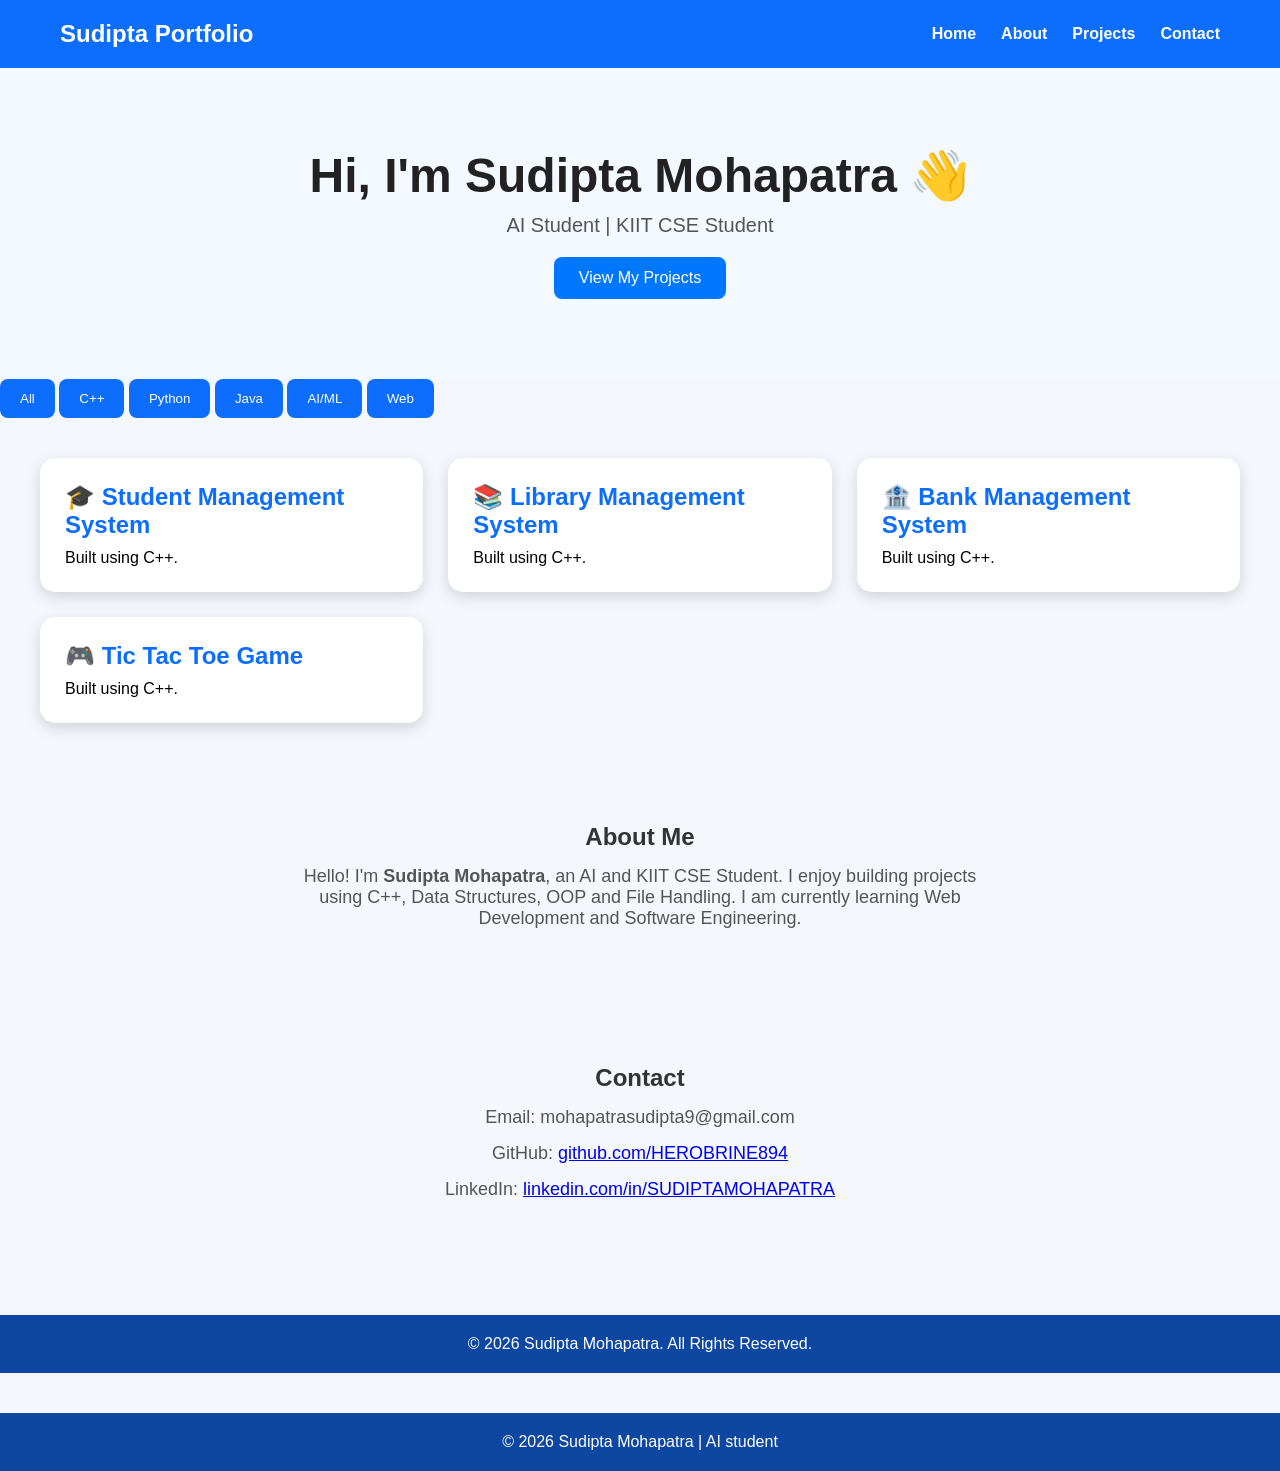
==== index.html @ d9658dd8 "Added project filters" ====
<!DOCTYPE html>
<html>
<head>
    <title>Sudipta's Portfolio</title>
    <link rel="stylesheet" href="style.css">
</head>
<body>



<nav>
    <h2>Sudipta Portfolio</h2>

    <ul>
        <li><a href="#home">Home</a></li>
        <li><a href="#about">About</a></li>
        <li><a href="#projects">Projects</a></li>
        <li><a href="#contact">Contact</a></li>
    </ul>
</nav>

<header id="home" class="hero">
    <h1>Hi, I'm Sudipta Mohapatra 👋</h1>
    <p>AI Student | KIIT CSE Student</p>
    <a href="#projects" class="btn">View My Projects</a>
</header>
<div class="filter-buttons">
    <button onclick="filterProjects('all')">All</button>
    <button onclick="filterProjects('cpp')">C++</button>
    <button onclick="filterProjects('python')">Python</button>
    <button onclick="filterProjects('java')">Java</button>
    <button onclick="filterProjects('ai')">AI/ML</button>
    <button onclick="filterProjects('web')">Web</button>
</div>

<section id="projects" class="projects">
    <a class="card cpp" href="student.html">
    <h2>🎓 Student Management System</h2>
    <p>Built using C++.</p>
</a>

    <a class="card cpp" href="library.html">
    <h2>📚 Library Management System</h2>
    <p>Built using C++.</p>
</a>

<a class="card cpp" href="bank.html">
    <h2>🏦 Bank Management System</h2>
    <p>Built using C++.</p>
</a>

<a class="card cpp" href="tictactoe.html">
    <h2>🎮 Tic Tac Toe Game</h2>
    <p>Built using C++.</p>
</a>
</section>
<section id="about" class="about">
    <h2>About Me</h2>
    <p>
        Hello! I'm <strong>Sudipta Mohapatra</strong>, an AI and
        KIIT CSE Student. I enjoy building projects using C++, Data Structures,
        OOP and File Handling. I am currently learning Web Development and
        Software Engineering.
    </p>
</section>

<section id="contact" class="contact">
    <h2>Contact</h2>

    <p>Email: mohapatrasudipta9@gmail.com</p>

    <p>GitHub:
        <a href="https://github.com/HEROBRINE894" target="_blank">
            github.com/HEROBRINE894
        </a>
    </p>

    <p>LinkedIn:
        <a href="https://www.linkedin.com/in/sudipta-mohapatra-84771238b" target="_blank">
            linkedin.com/in/SUDIPTAMOHAPATRA
        </a>
    </p>
</section>

<footer>
    <p>© 2026 Sudipta Mohapatra. All Rights Reserved.</p>
</footer>

<script src="script.js"></script>
<footer>
    <p>© 2026 Sudipta Mohapatra | AI student</p>
</footer>




</body>
</html>
---- style.css ----
*{
    margin:0;
    padding:0;
    box-sizing:border-box;
    font-family:Arial, sans-serif;
}

body{
    background:#f4f7fb;
    color:#333;
}

nav{
    background:#0d6efd;
    color:white;
    display:flex;
    justify-content:space-between;
    align-items:center;
    padding:20px 60px;
}

nav h2{
    color:white;
}

nav ul{
    display:flex;
    list-style:none;
}

nav ul li{
    margin-left:25px;
}

nav ul li a{
    color:white;
    text-decoration:none;
    font-weight:bold;
}

nav ul li a:hover{
    color:yellow;
}

header{
    text-align:center;
    background:#0d6efd;
    color:white;
    padding:60px 20px;
}

header p{
    color:white;
    margin-top:10px;
}

.projects{
    display:grid;
    grid-template-columns:repeat(auto-fit,minmax(300px,1fr));
    gap:25px;
    padding:40px;
}

.card{
    background:white;
    border-radius:15px;
    padding:25px;
    box-shadow:0 5px 15px rgba(0,0,0,.15);
    transition:.3s;
    text-decoration:none;
    color:black;
}

.card:hover{
    transform:translateY(-8px);
}

.card h2{
    color:#0d6efd;
    margin-bottom:10px;
}

.card img{
    width:100%;
    border-radius:10px;
    margin-top:15px;
}

button{
    background:#0d6efd;
    color:white;
    border:none;
    padding:12px 20px;
    border-radius:8px;
    cursor:pointer;
}

button:hover{
    background:#084298;
}

footer{
    background:#222;
    color:white;
    text-align:center;
    padding:20px;
    margin-top:40px;
}
.hero{
    text-align:center;
    padding:80px 20px;
    background:#f4f8ff;
}

.hero h1{
    font-size:48px;
    margin-bottom:10px;
    color:#222
}

.hero p{
    font-size:20px;
    color:#555;
}

.btn{
    display:inline-block;
    margin-top:20px;
    padding:12px 25px;
    background:#0077ff;
    color:white;
    text-decoration:none;
    border-radius:8px;
}

.btn:hover{
    background:#005ecc;
}
.about,
.contact{
    padding:60px 20px;
    text-align:center;
}

.about p,
.contact p{
    max-width:700px;
    margin:15px auto;
    font-size:18px;
    color:#555;
}

footer{
    background:#0d47a1;
    color:white;
    text-align:center;
    padding:20px;
    margin-top:40px;
}
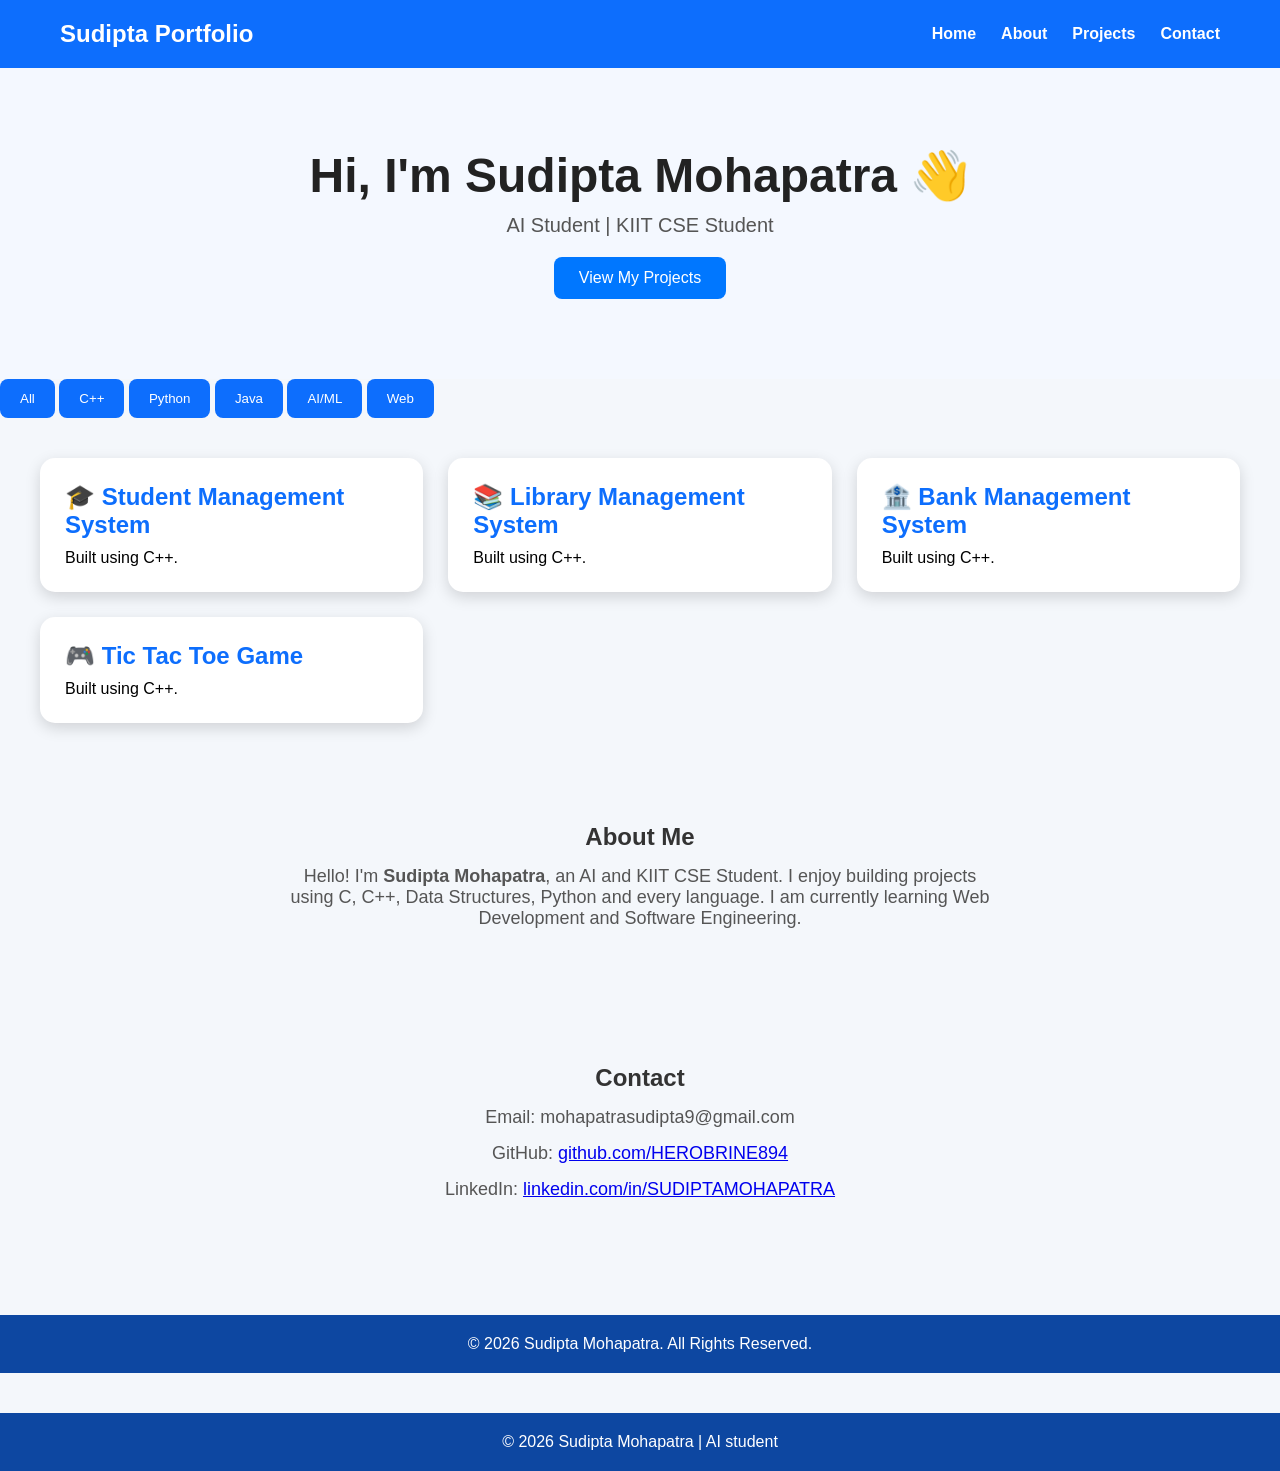
==== commit dc07c032: "Fix project filter" ====
--- a/index.html
+++ b/index.html
@@ -52,14 +52,17 @@
 <a class="card cpp" href="tictactoe.html">
     <h2>🎮 Tic Tac Toe Game</h2>
     <p>Built using C++.</p>
+    
 </a>
+<p id="no-projects" style="display:none; text-align:center; font-size:20px;">
+    No projects found.
+</p>
 </section>
 <section id="about" class="about">
     <h2>About Me</h2>
     <p>
         Hello! I'm <strong>Sudipta Mohapatra</strong>, an AI and
-        KIIT CSE Student. I enjoy building projects using C++, Data Structures,
-        OOP and File Handling. I am currently learning Web Development and
+        KIIT CSE Student. I enjoy building projects using C, C++, Data Structures, Python and every language. I am currently learning Web Development and
         Software Engineering.
     </p>
 </section>
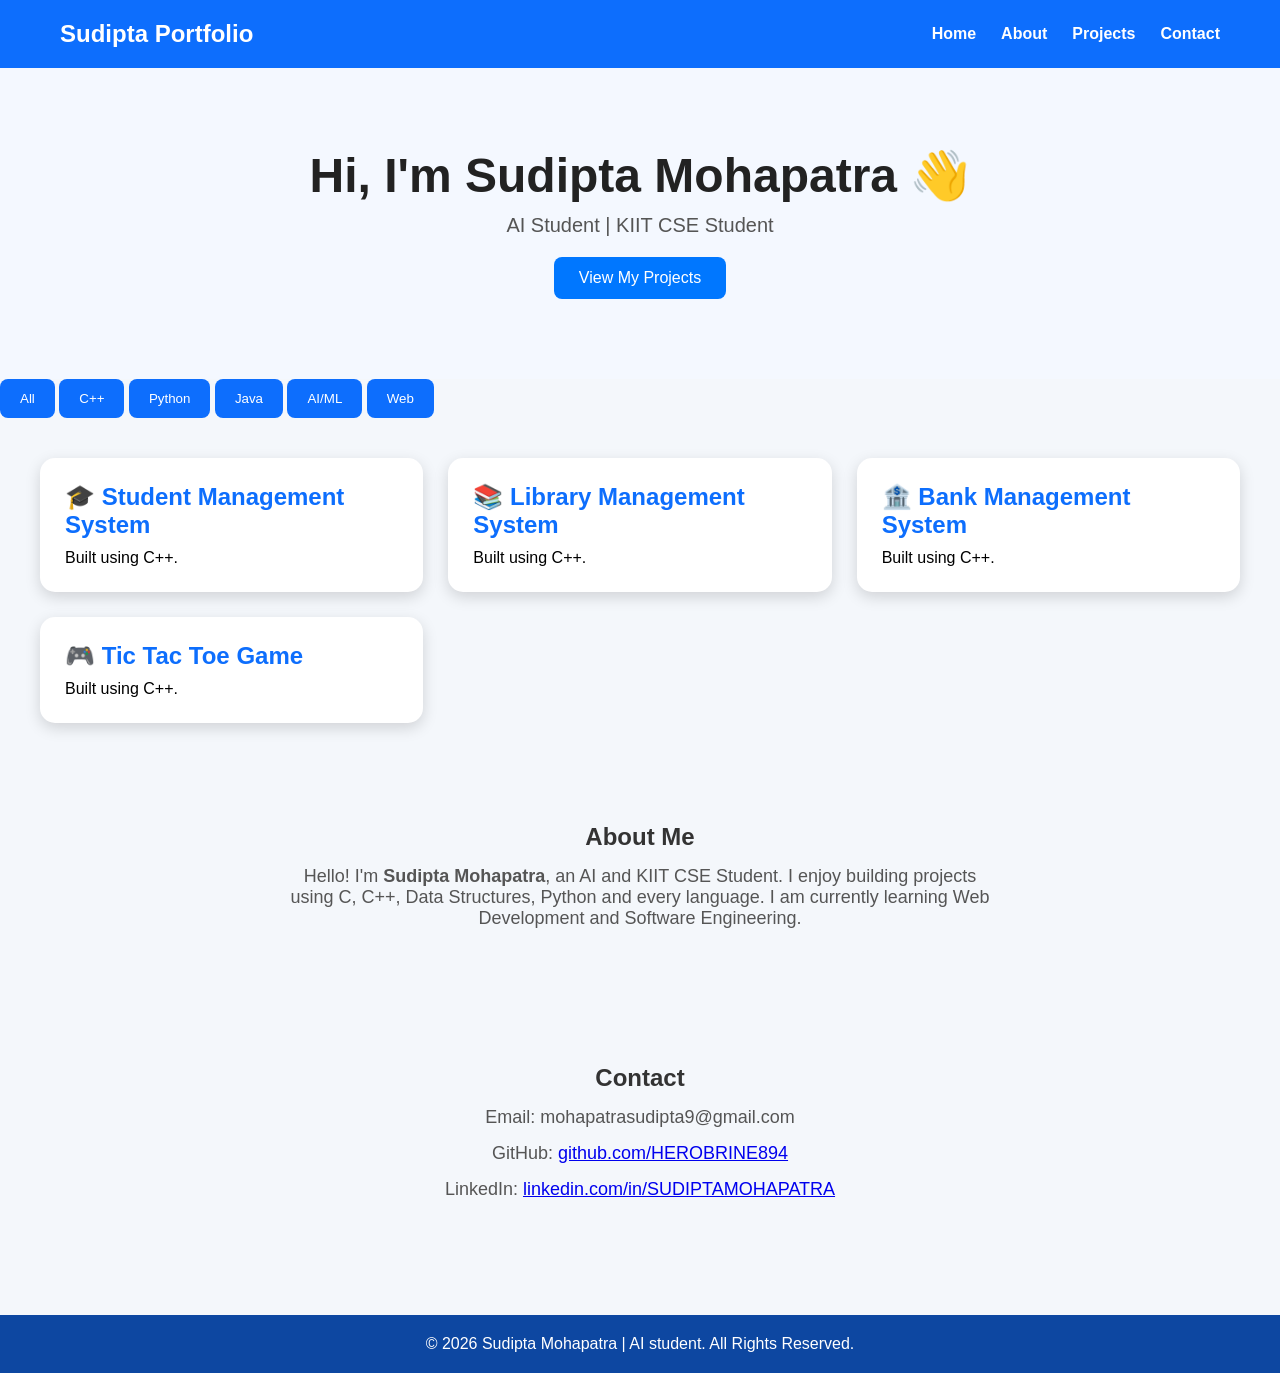
==== commit ce5b2807: "Fix project" ====
--- a/index.html
+++ b/index.html
@@ -86,16 +86,9 @@
 </section>
 
 <footer>
-    <p>© 2026 Sudipta Mohapatra. All Rights Reserved.</p>
+    <p>© 2026 Sudipta Mohapatra  | AI student. All Rights Reserved.</p>
 </footer>
 
 <script src="script.js"></script>
-<footer>
-    <p>© 2026 Sudipta Mohapatra | AI student</p>
-</footer>
-
-
-
-
 </body>
 </html>
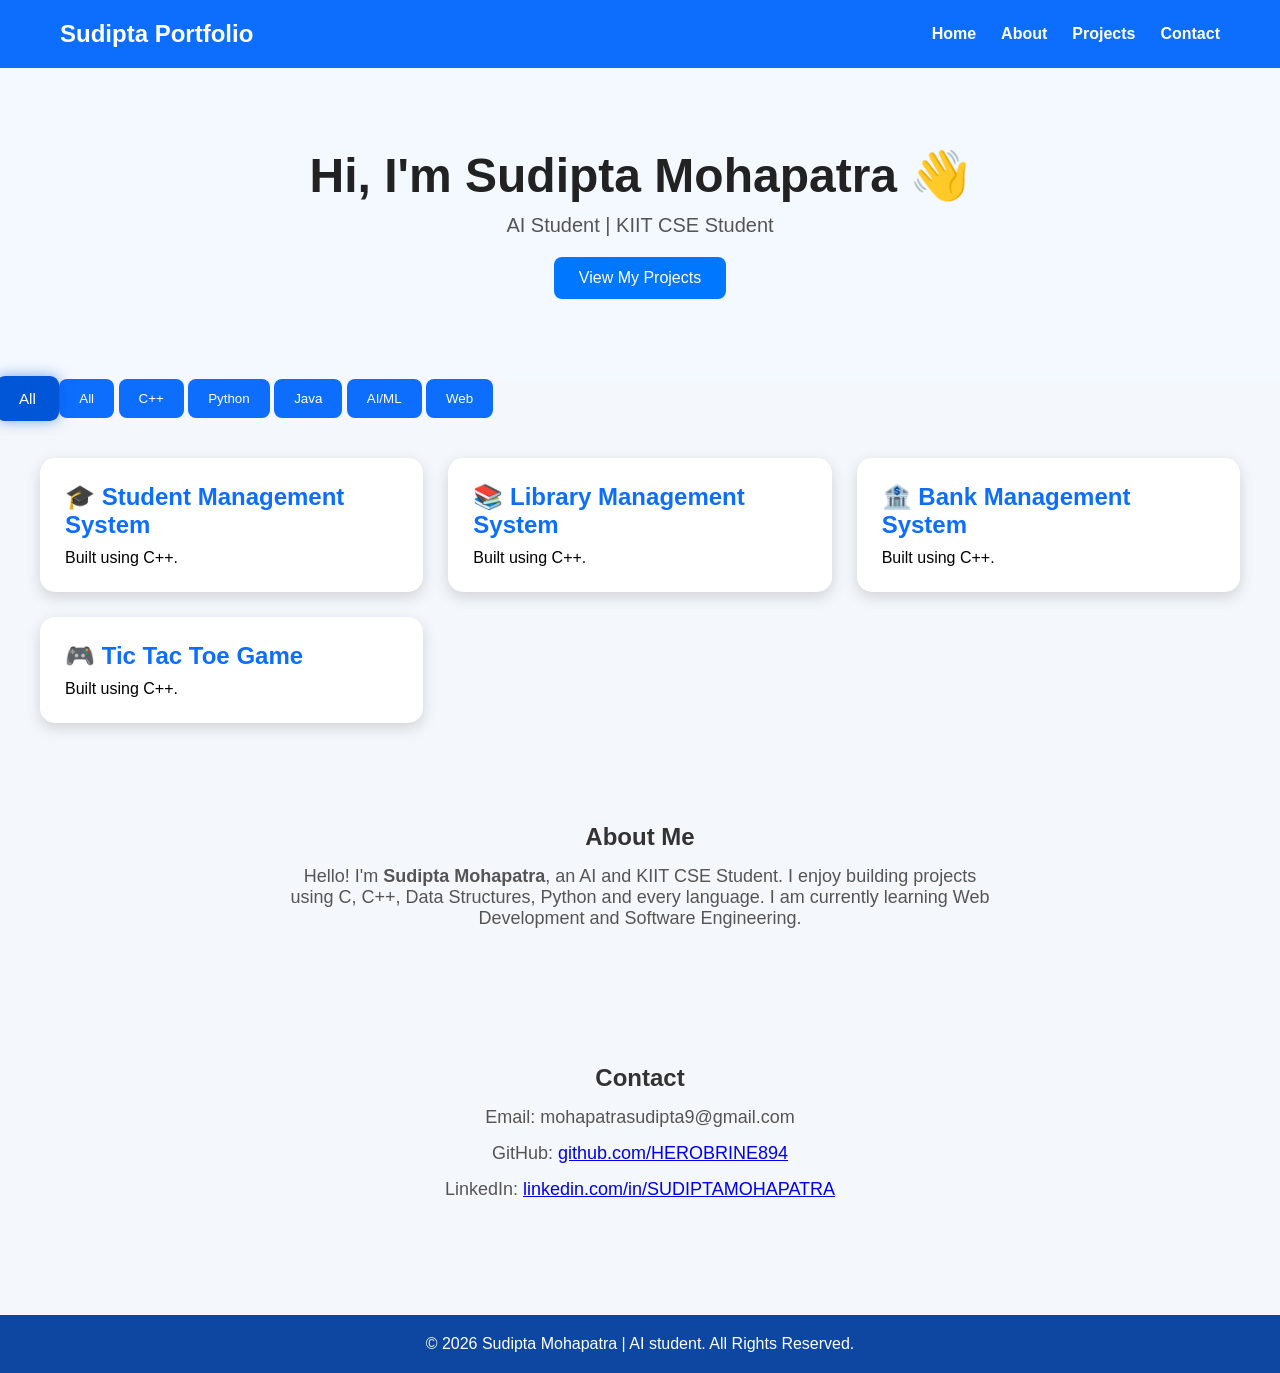
==== commit 5a700ce4: "Update Project" ====
--- a/index.html
+++ b/index.html
@@ -25,12 +25,13 @@
     <a href="#projects" class="btn">View My Projects</a>
 </header>
 <div class="filter-buttons">
-    <button onclick="filterProjects('all')">All</button>
-    <button onclick="filterProjects('cpp')">C++</button>
-    <button onclick="filterProjects('python')">Python</button>
-    <button onclick="filterProjects('java')">Java</button>
-    <button onclick="filterProjects('ai')">AI/ML</button>
-    <button onclick="filterProjects('web')">Web</button>
+    <button class="active" onclick="filterProjects('all', this)">All</button>
+    <button onclick="filterProjects('all', this)">All</button>
+    <button onclick="filterProjects('cpp', this)">C++</button>
+    <button onclick="filterProjects('python', this)">Python</button>
+    <button onclick="filterProjects('java', this)">Java</button>
+    <button onclick="filterProjects('ai', this)">AI/ML</button>
+    <button onclick="filterProjects('web', this)">Web</button>
 </div>
 
 <section id="projects" class="projects">
--- a/style.css
+++ b/style.css
@@ -156,4 +156,13 @@
     text-align:center;
     padding:20px;
     margin-top:40px;
+}
+.filter-buttons button {
+    transition: all 0.3s ease;
+}
+
+.filter-buttons button.active {
+    transform: scale(1.15);
+    background: #0056d6;
+    box-shadow: 0 0 12px rgba(0, 86, 214, 0.5);
 }
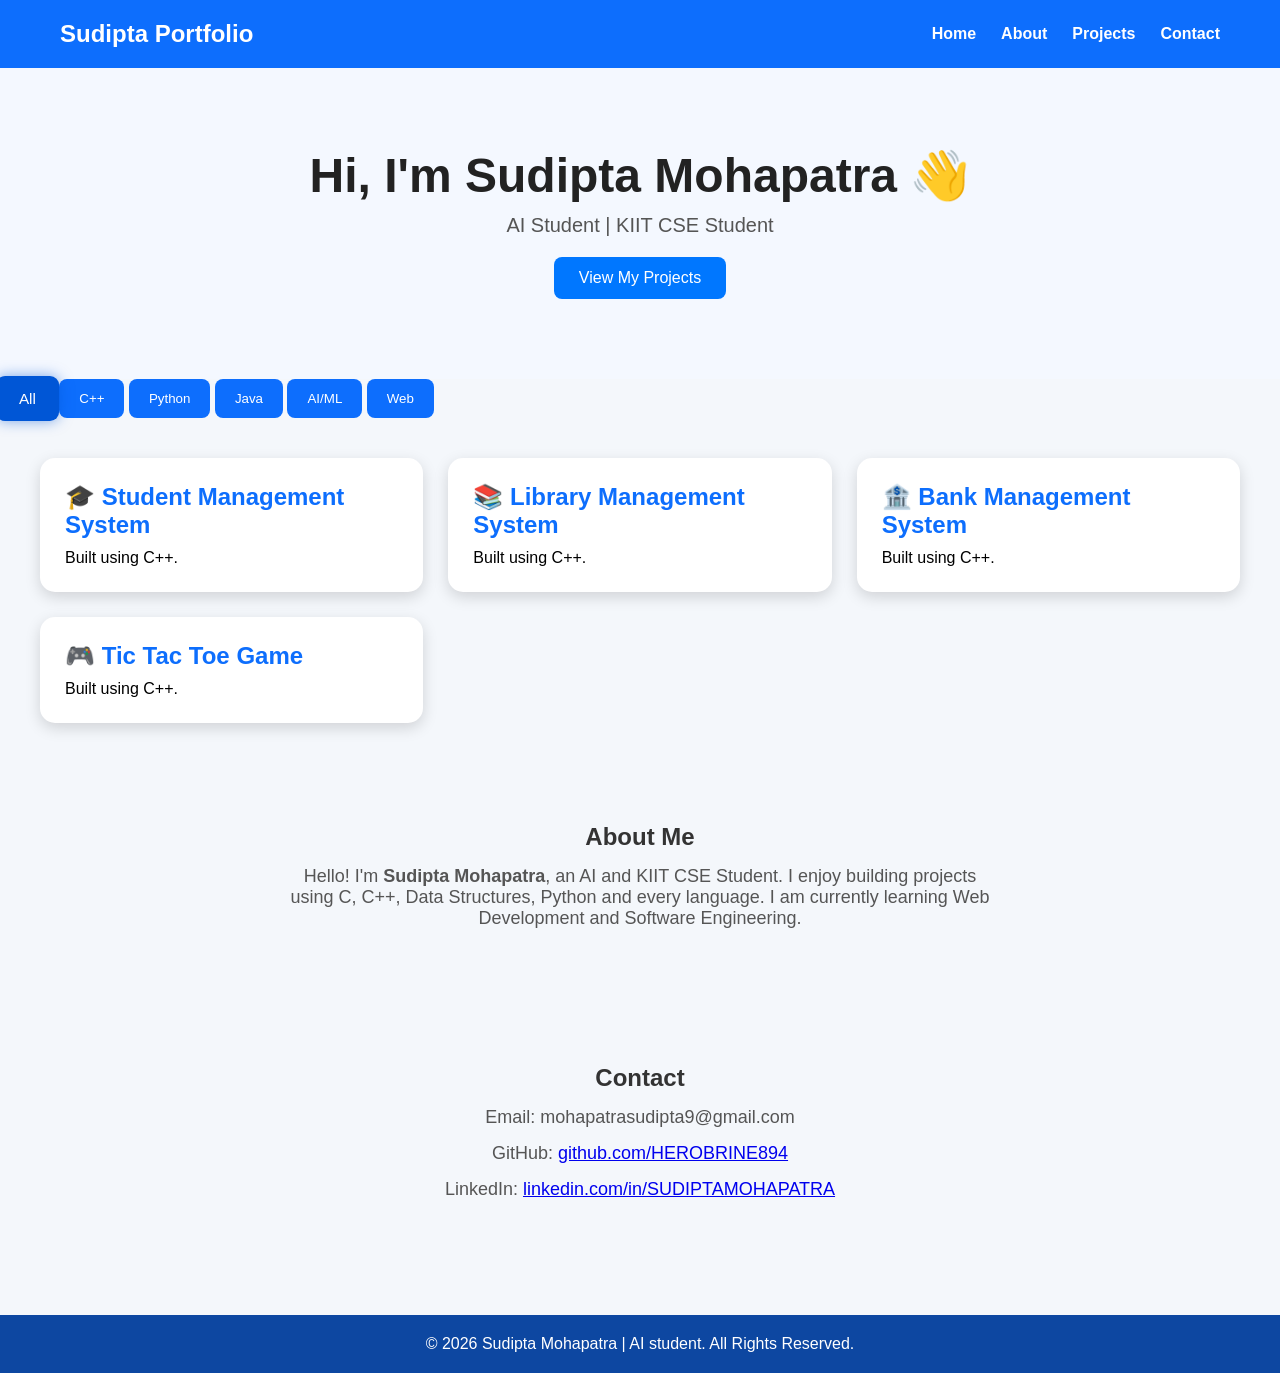
==== commit 0eb8cc41: "Update Project" ====
--- a/index.html
+++ b/index.html
@@ -26,7 +26,6 @@
 </header>
 <div class="filter-buttons">
     <button class="active" onclick="filterProjects('all', this)">All</button>
-    <button onclick="filterProjects('all', this)">All</button>
     <button onclick="filterProjects('cpp', this)">C++</button>
     <button onclick="filterProjects('python', this)">Python</button>
     <button onclick="filterProjects('java', this)">Java</button>
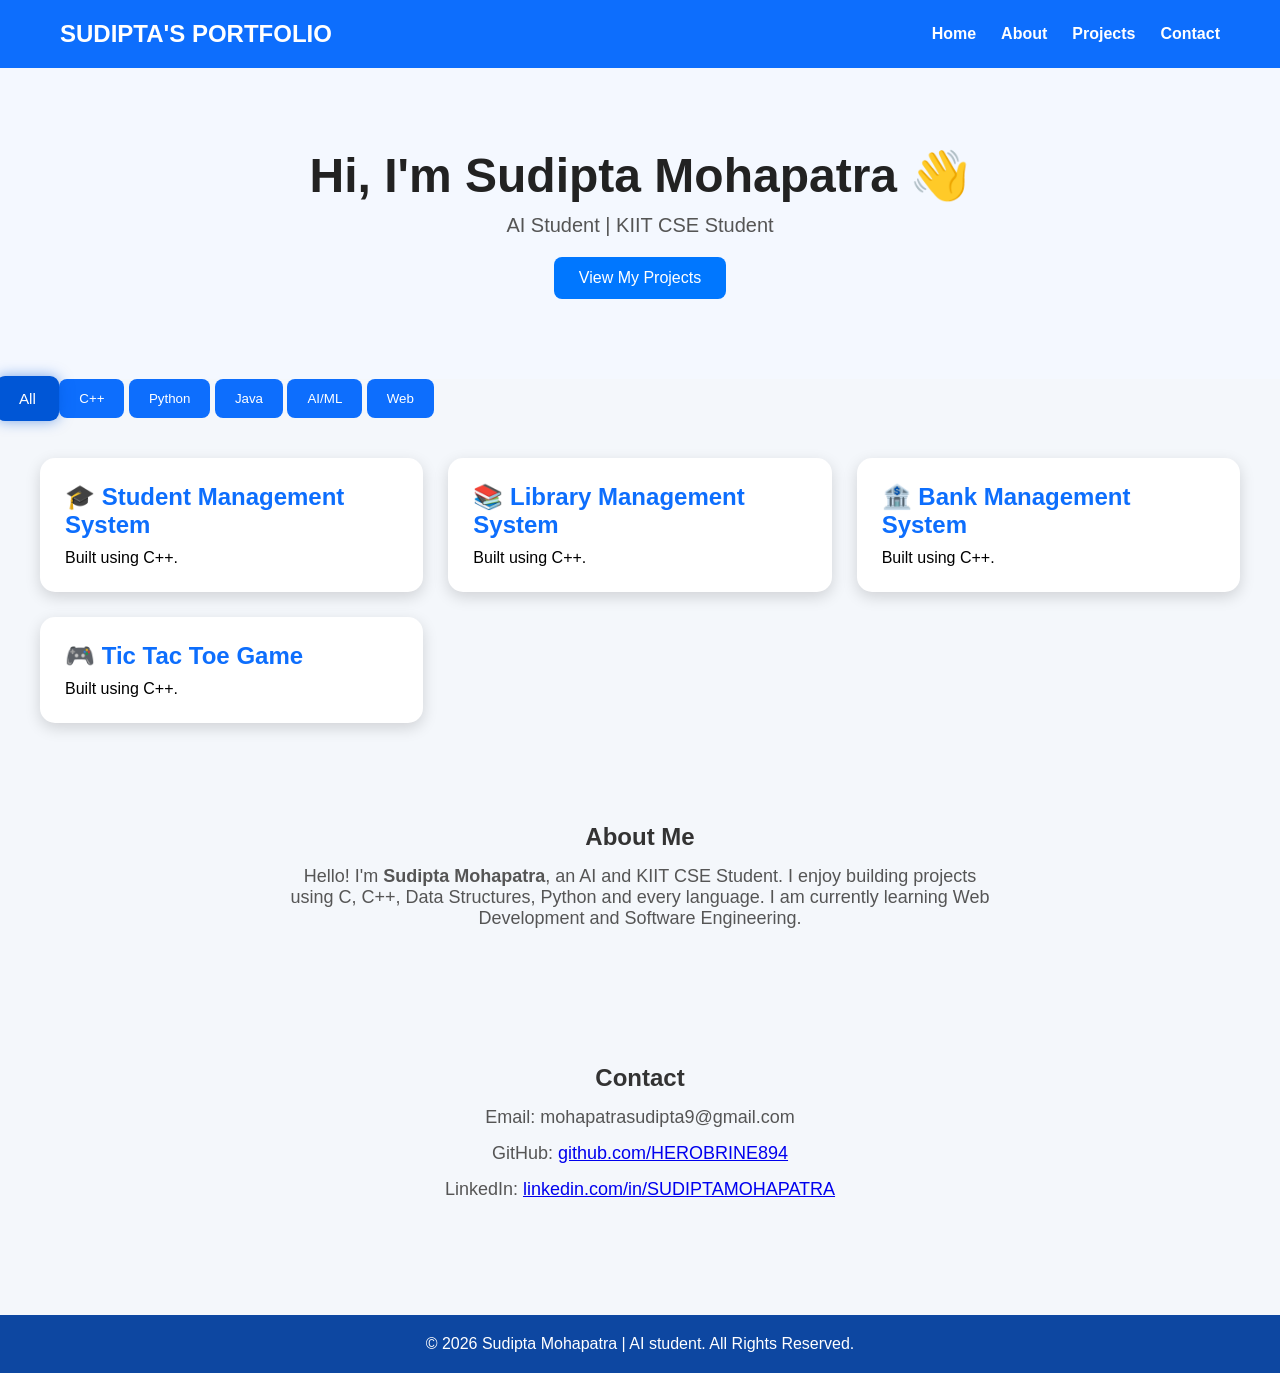
==== commit 01cb0059: "Fix Project" ====
--- a/index.html
+++ b/index.html
@@ -9,7 +9,7 @@
 
 
 <nav>
-    <h2>Sudipta Portfolio</h2>
+    <h2>SUDIPTA'S PORTFOLIO</h2>
 
     <ul>
         <li><a href="#home">Home</a></li>
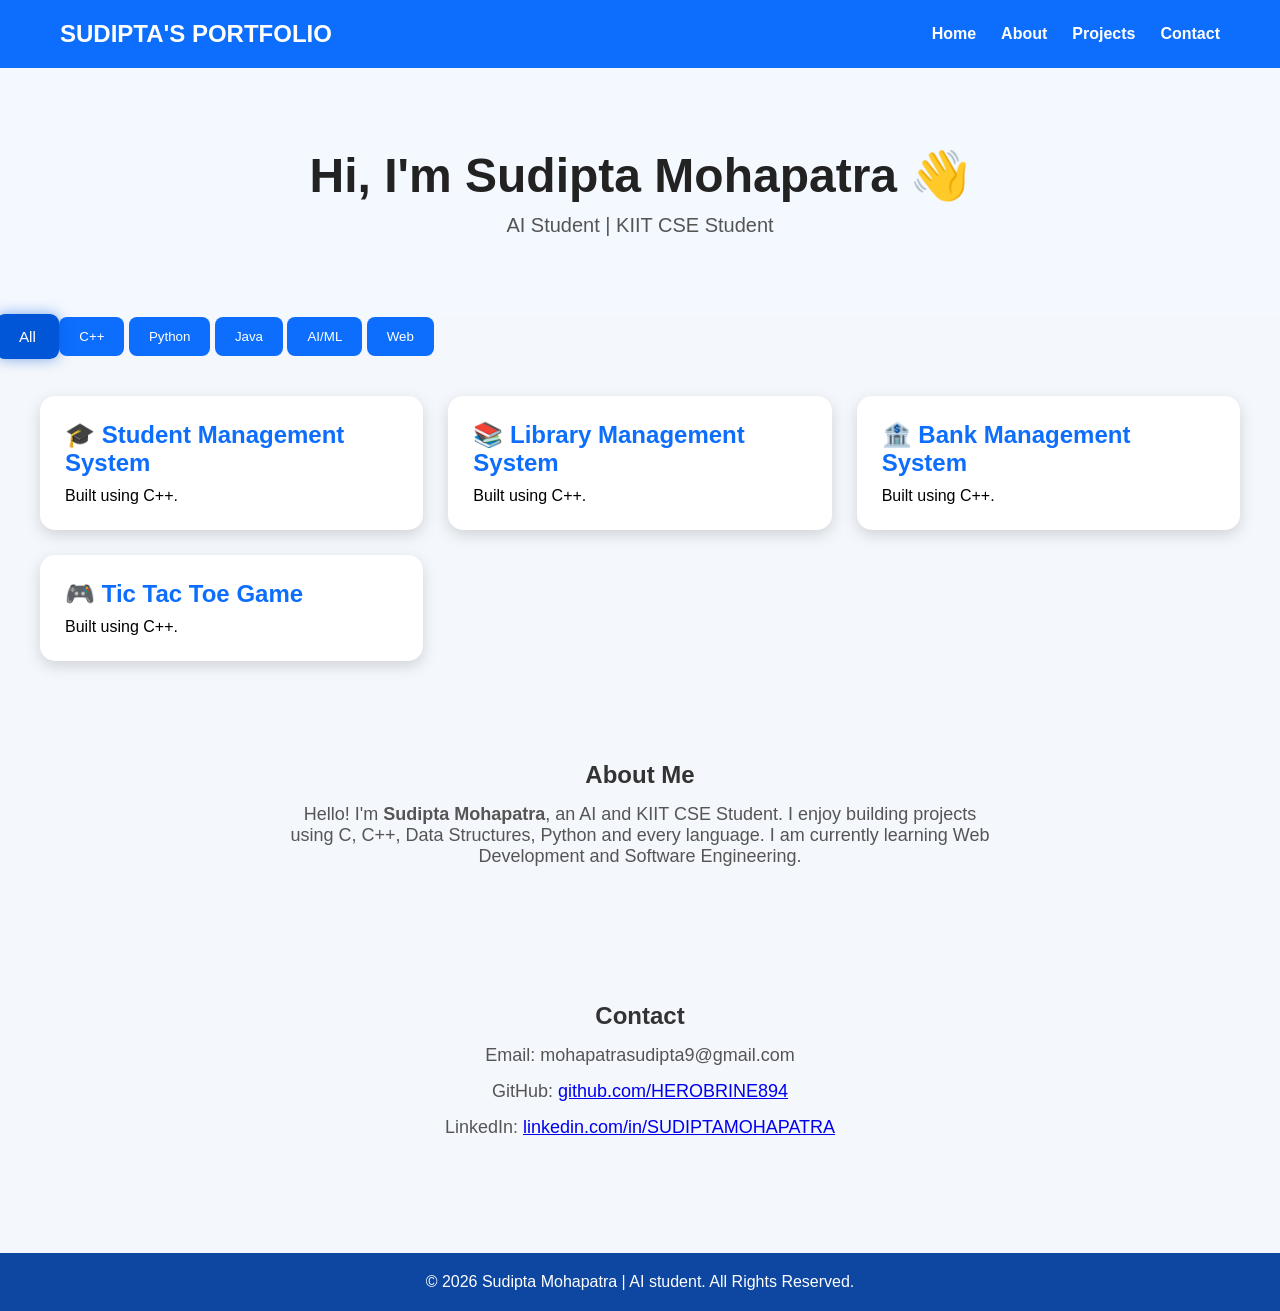
==== commit f1126300: "Update Profile" ====
--- a/index.html
+++ b/index.html
@@ -22,7 +22,7 @@
 <header id="home" class="hero">
     <h1>Hi, I'm Sudipta Mohapatra 👋</h1>
     <p>AI Student | KIIT CSE Student</p>
-    <a href="#projects" class="btn">View My Projects</a>
+
 </header>
 <div class="filter-buttons">
     <button class="active" onclick="filterProjects('all', this)">All</button>
